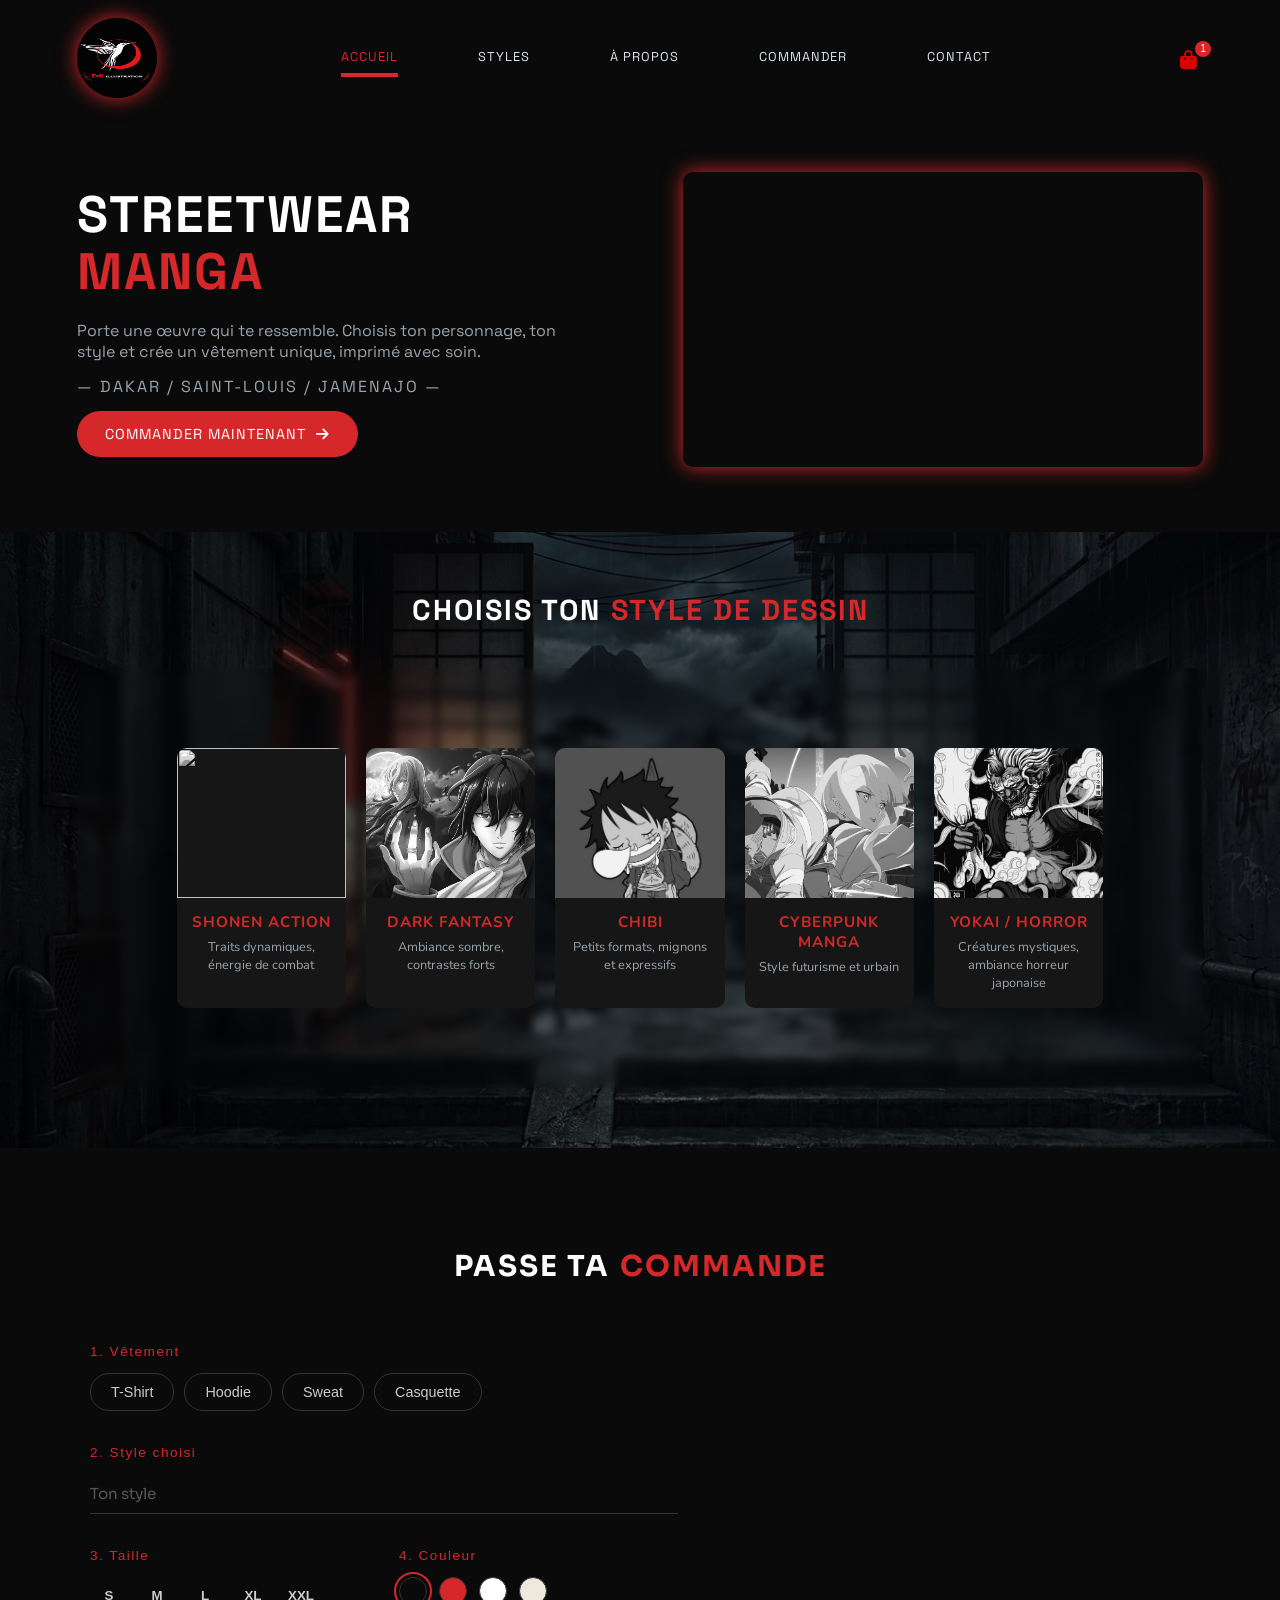
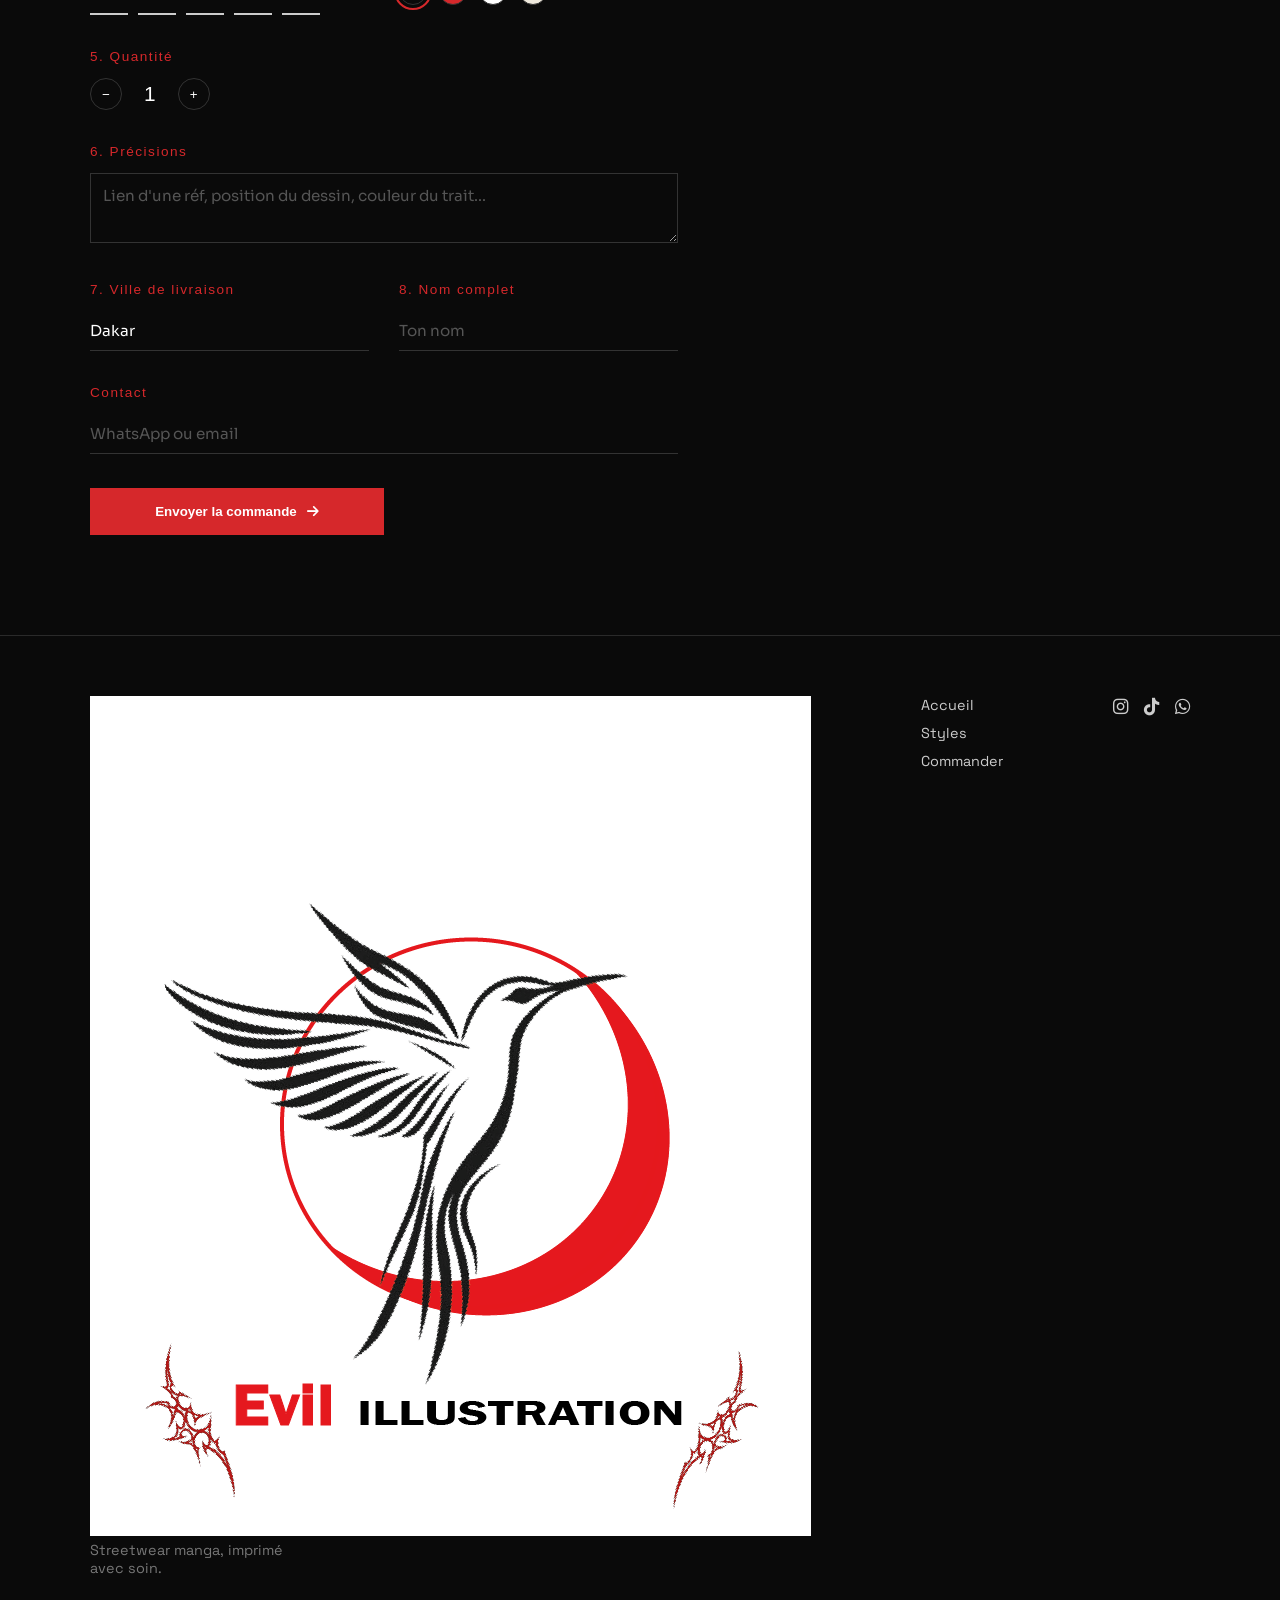
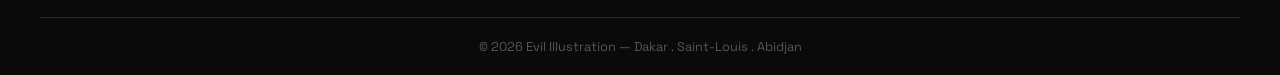
==== index.html @ b4ac96a2 "mise a jour du site" ====
<!DOCTYPE html>
<html lang="en">
    <head>
        <meta charset="UTF-8">
        <meta name="viewport" content="width=device-width, initial-scale=1.0">
        <title>Evil illustration</title>
        <link rel="stylesheet" href="css/mhg.css">
        <link rel="stylesheet" href="https://cdnjs.cloudflare.com/ajax/libs/font-awesome/6.5.2/css/all.min.css" integrity="sha512-kE+4d...==" crossorigin="anonymous" referrerpolicy="no-referrer"/>`
    </head>

    <body>
        <header class="entete">
            <div class="logo-entete">
                <img src="images/LOGO FOND Noir1.png" alt="Evil Illustration">
            </div>
            <nav class="navigation-principale">
                <a href="index.html" class="lien-nav lien-nav--actif">Accueil</a>
                <a href="index.html#styles" class="lien-nav">Styles</a>
                <a href="pages/a-propos.html" class="lien-nav">À propos</a>
                <a href="index.html#commande" class="lien-nav">Commander</a>
                <a href="pages/contact.html" class="lien-nav">Contact</a>
            </nav>
            <div class="actions-entete">
                <button class="icone-action icone-panier">
                    <i class="fa-solid fa-bag-shopping" style="color: rgb(219, 2, 2);"></i>
                    <span class="badge-panier">1</span>
                </button>
            </div>
        </header>

        <div class="presentation">
            <div class="texte-presentation">
                <h1>STREETWEAR <span>MANGA</span></h1>
                <p>Porte une œuvre qui te ressemble. Choisis ton personnage, ton style et crée un vêtement unique, imprimé avec soin.</p>
                <p class="villes-presentation">— Dakar / Saint-Louis / Jamenajo —</p>
                <a href="index.html#commande" class="link-cta">Commander maintenant <i class="fa-solid fa-arrow-right"></i></a>
            </div>
            <div class="image-presentation">
                <video  autoplay muted loop>
                <source src="images/Vegeta.mp4" type="video/mp4"></video>
            </div>
        </div>

        <section id="styles">
            <h2 class="titre-section">Choisis ton <span>style de dessin</span></h2>

            <div class="grille-styles">

                <div class="carte-style">
                    <img src="images/vegeta.png" alt="" class="image-style">
                    <h3>Shonen Action</h3>
                    <p>Traits dynamiques, énergie de combat</p>
                </div>

                <div class="carte-style">
                    <img src="images/noblesse-kaisel.jpg" alt="" class="image-style">
                    <h3>Dark Fantasy</h3>
                    <p>Ambiance sombre, contrastes forts</p>
                </div>

                <div class="carte-style">
                    <img src="images/Luffy.jpg" height="30px" class="image-style">
                    <h3>Chibi</h3>
                    <p>Petits formats, mignons et expressifs</p>
                </div>

                <div class="carte-style">
                    <img src="images/cyberpunk.jpg" alt="" class="image-style">
                    <h3>Cyberpunk Manga</h3>
                    <p>Style futurisme et urbain</p>
                </div>

                <div class="carte-style">
                    <img src="images/Japanese-god.png" alt="" class="image-style">
                    <h3>Yokai / Horror</h3>
                    <p>Créatures mystiques, ambiance horreur japonaise</p>
                </div>

            </div>
        </section>


        <section id="commande" class="section-commande">
            <h2 class="titre-section">Passe ta <span>commande</span></h2>

            <div class="atelier-commande">

                <!-- COLONNE FORMULAIRE -->

                <div class="colonne-formulaire">

                    <div class="bloc-champ">
                        <span class="repere-champ">1. Vêtement</span>
                        <div class="rangee-choix">
                            <button type="button" class="choix-pilule">T-Shirt</button>
                            <button type="button" class="choix-pilule">Hoodie</button>
                            <button type="button" class="choix-pilule">Sweat</button>
                            <button type="button" class="choix-pilule">Casquette</button>
                        </div>
                    </div>

                    <div class="bloc-champ">
                        <span class="repere-champ">2. Style choisi</span>
                        <input type="text" class="saisie-texte" required placeholder="Ton style">
                    </div>

                    <div class="bloc-champ bloc-champ--duo">
                        <div>
                            <span class="repere-champ">3. Taille</span>
                            <div class="rangee-choix">
                                <button type="button" class="choix-taille">S</button>
                                <button type="button" class="choix-taille choix-taille--actif">M</button>
                                <button type="button" class="choix-taille">L</button>
                                <button type="button" class="choix-taille">XL</button>
                                <button type="button" class="choix-taille">XXL</button>
                            </div>
                        </div>

                        <div>
                            <span class="repere-champ">4. Couleur</span>
                            <div class="rangee-teintes">
                                <button type="button" class="teinte teinte--noir teinte--actif" aria-label="Noir"></button>
                                <button type="button" class="teinte teinte--rouge" aria-label="Rouge"></button>
                                <button type="button" class="teinte teinte--blanc" aria-label="Blanc"></button>
                                <button type="button" class="teinte teinte--ivoire" aria-label="Ivoire"></button>
                            </div>
                        </div>
                    </div>

                    <div class="bloc-champ">
                        <span class="repere-champ">5. Quantité</span>
                        <div class="reglette-quantite">
                            <button type="button" class="bouton-pas" id="quantiteMoins" aria-label="Diminuer">−</button>
                            <span class="affichage-quantite" id="quantiteValeur">1</span>
                            <button type="button" class="bouton-pas" id="quantitePlus" aria-label="Augmenter">+</button>
                        </div>
                    </div>

                    <div class="bloc-champ">
                        <span class="repere-champ">6. Précisions</span>
                        <textarea class="saisie-texte saisie-texte--zone" id="precisions" placeholder="Lien d'une réf, position du dessin, couleur du trait..."></textarea>
                    </div>

                    <div class="bloc-champ bloc-champ--duo">
                        <div>
                            <span class="repere-champ">7. Ville de livraison</span>
                            <select class="saisie-texte saisie-select" id="villeLivraison">
                                <option value="Dakar">Dakar</option>
                                <option value="Saint-Louis">Saint-Louis</option>
                                <option value="Thies">Thies</option>
                            </select>
                        </div>
                        <div>
                            <span class="repere-champ">8. Nom complet</span>
                            <input type="text" class="saisie-texte" id="nomComplet" placeholder="Ton nom">
                        </div>
                    </div>

                    <div class="bloc-champ">
                        <span class="repere-champ">Contact</span>
                        <input type="text" class="saisie-texte" id="contact" placeholder="WhatsApp ou email">
                    </div>

                    <button type="button" class="bouton-envoyer-ticket" id="envoyerCommande">
                        Envoyer la commande <i class="fa-solid fa-arrow-right"></i>
                    </button>

                </div>
            </div>
        </section>



        <footer class="pied-page">
            <div class="pied-page_haut">
                <div class="pied-page_marque">
                    <img src="images/LOGO FOND BLANC- 1.png" alt="Evil Illustration" class="pied-page_logo">
                    <p class="pied-page_slogan">Streetwear manga, imprimé avec soin.</p>
                </div>

                <nav class="pied-page_liens">
                    <a href="index.html">Accueil</a>
                    <a href="index.html#styles">Styles</a>
                    <a href="index.html#commande">Commander</a>
                </nav>

                <div class="pied-page_reseaux">
                    <a href="#" ><i class="fa-brands fa-instagram"></i></a>
                    <a href="#" ><i class="fa-brands fa-tiktok"></i></a>
                    <a href="#" ><i class="fa-brands fa-whatsapp"></i></a>
                </div>
            </div>

            <div class="pied-page_bas">
                <p>&copy; 2026 Evil Illustration — Dakar . Saint-Louis . Abidjan</p>
            </div>
        </footer>

    </body>

</html>
---- css/mhg.css ----
@import url('https://fonts.googleapis.com/css2?family=Nunito:ital,wght@0,200..1000;1,200..1000&family=Story+Script&display=swap');

@import url('https://fonts.googleapis.com/css2?family=Google+Sans:ital,opsz,wght@0,17..18,400..700;1,17..18,400..700&family=Sora:wght@100..800&display=swap');

@import url('https://fonts.googleapis.com/css2?family=Google+Sans:ital,opsz,wght@0,17..18,400..700;1,17..18,400..700&family=Sora:wght@100..800&family=Space+Grotesk:wght@300..700&display=swap');

*{
  margin: 0;
  box-sizing: border-box;
}

body{
  font-family: 'space grotesk';
  background: #0a0a0a;
}

.entete{
  display:flex;
  justify-content:space-between;
  align-items:center;
  padding:18px 6%;
  position: sticky;
  top: 0;
  z-index:100;
  backdrop-filter: Blur(8px);
  background: transparent;
  margin-top: -30px;
  width: 100%;
}

.logo-entete img{
  height:80px;
  width:80px;
  border-radius:50%;
  box-shadow: 0 0 20px rgb(214,40,43);
}

.navigation-principale{
  display:flex;
  gap: 80px;
}
.lien-nav{
  color:rgb(219,228,235);
  text-decoration:none;
  font-size:0.8rem;
  text-transform:uppercase;
  letter-spacing:1px;
  padding-bottom:8px;
  transition:box-shadow 0.2s ease;
}
.lien-nav:hover{
  box-shadow:0 4px 0 0 rgb(214,40,43);
  color: rgb(214,40,43);
}

.lien-nav--actif{
  color:rgb(214,40,43);
  box-shadow:0 4px 0 0 rgb(214,40,43);
}

.actions-entete{
  display:flex;
  gap:18px;
  align-items:center;
}
.icone-action{
  background:none;
  border:none;
  color:rgb(219,228,235);
  font-size:1.2rem;
  cursor:pointer;
  position:relative;
}

.icone-panier{
  position:relative;
}

.badge-panier{
  position:absolute;
  top:-8px;
  right:-8px;
  background:rgb(214,40,43);
  color:#fff;
  font-size:0.65rem;
  width:16px;
  height:16px;
  border-radius:50%;
  display:flex;
  align-items:center;
  justify-content:center;
}

.presentation{
  display:flex;
  align-items:center;
  justify-content:space-between;
  gap:40px;
  padding:60px 6%;
}

video{
  height: 295px;
  width: 100%;
  position: relative;
  top: -3;
  left: -1;
  box-shadow: 0 0 20px rgb(214,40,43);
  border-radius: 10px;
}

.texte-presentation{
  max-width:480px;
}
.texte-presentation h1{
  font-size:3.2rem;
  text-transform:uppercase;
  letter-spacing:2px;
  line-height:1.1;
  margin-bottom:20px;
  color: #fff;
}
.texte-presentation h1 span{color:rgb(214,40,43);}
.texte-presentation p{
  color:#9aa3ab;
  font-size:1rem;
  margin-bottom:14px;
}
.villes-presentation{
  text-transform:uppercase;
  letter-spacing:2px;
  font-size:0.8rem;
  color:rgb(219,228,235);
  margin-bottom:28px;
}

.link-cta{
  background:rgb(214,40,43);
  color:#fff;
  border:none;
  padding:14px 28px;
  border-radius:30px;
  font-size:0.9rem;
  text-transform:uppercase;
  letter-spacing:1px;
  cursor:pointer;
  display:inline-flex;
  align-items:center;
  gap:10px;
  transition:box-shadow 0.2s;
  text-decoration: none;
}

.link-cta:hover{box-shadow:0 0 20px rgba(214,40,43,0.5);}


.image-presentation{
  flex:1;
  max-width:520px;
}
.image-presentation img{
  width:100%;
  border-radius:12px;
  display:block;
}

#styles{
  padding:60px 6%;
  text-align:center;
  background: linear-gradient(135deg, rgba(0, 0, 0, 0.7), rgba(0, 0, 0, 0.3)), 
  url("../images/bg--site.jpg") center/cover no-repeat;
}

.titre-section{
  font-size:1.8rem;
  text-transform:uppercase;
  letter-spacing:2px;
  margin-bottom:40px;
  color: #fff;
}
.titre-section span{color:rgb(214,40,43);}

.grille-styles{
  display:grid;
  grid-template-columns:repeat(auto-fit, minmax(160px, 1fr));
  gap:20px;
  text-align:center;
  color: rgb(214 ,40 ,42);
  font-family: 'Nunito';
  background: transparent;
  padding: 80px 100px;
  backdrop-filter: Blur(5px);
  -webkit-backdrop-filter: blur(5px);
}

.carte-style{
  position:relative;
  background:rgb(22,22,22);
  border-radius:10px;
  overflow:hidden;
  cursor:pointer;
  transition:transform .25s;
}
.carte-style:hover{
  transform:translateY(-4px);
  box-shadow: 0 0 22px rgb(191, 7, 7);
}

.image-style{
  width:100%;
  height:150px;
  object-fit:cover;
  display:block;
  filter:grayscale(100%);
}

.badge-icone{
  position:absolute;
  top:12px;
  left:12px;
  width:32px;
  height:32px;
  background:rgb(214,40,43);
  border-radius:8px;
  display:flex;
  align-items:center;
  justify-content:center;
  color:#fff;
  font-size:1rem;
}

.carte-style h3{
  font-size:0.95rem;
  text-transform:uppercase;
  letter-spacing:1px;
  margin:14px 14px 6px;
}

.carte-style p{
  font-size:0.8rem;
  color:#9aa3ab;
  margin:0 14px 16px;
}






.section-commande {
    padding: 100px 40px;
    background-color: #0a0a0a;
    font-family: 'sora';
}

.atelier-commande {
    max-width: 1100px;
    margin: 60px auto 0;
    display: grid;
    grid-template-columns: 1.3fr 1fr;
    gap: 60px;
    align-items: start;
}

/*  Colonne formulaire  */

.titre-section{
  display: flex;
  justify-content: center;
  gap: 10px;
}

.bloc-champ {
    margin-bottom: 34px;
}

.bloc-champ--duo {
    display: grid;
    grid-template-columns: 1fr 1fr;
    gap: 30px;
}

.repere-champ {
    display: block;
    font-family: 'Bebas Neue', sans-serif;
    letter-spacing: 1.5px;
    color: #D6282B;
    font-size: 0.85rem;
    margin-bottom: 14px;
}

.rangee-choix {
    display: flex;
    gap: 10px;
    flex-wrap: wrap;
}

.choix-pilule {
    background: transparent;
    border: 1px solid #333;
    color: #ccc;
    padding: 10px 20px;
    border-radius: 999px;
    font-size: 0.9rem;
    cursor: pointer;
    transition: border-color 0.2s, color 0.2s;
}

.choix-pilule:hover { border-color: #D6282B; color: #fff; }

.choix-pilule--actif {
    border-color: #D6282B;
    color: #fff;
    background: #D6282B;
}

.rappel-style {
    border-bottom: 1px solid #333;
    padding-bottom: 14px;
    color: #777;
    font-style: italic;
    font-size: 0.95rem;
}

.rappel-style--rempli {
    color: #fff;
    font-style: normal;
}

.choix-taille {
    background: transparent;
    border: none;
    color: #ccc;
    border-bottom: 2px solid #ccc;
    width: 38px;
    height: 38px;
    cursor: pointer;
    font-weight: 700;
}

.choix-taille:hover { 
    color: #D6282B;
    border-color: #D6282B;
 }

.rangee-teintes {
    display: flex;
    gap: 12px;
}

.teinte {
    width: 28px;
    height: 28px;
    border-radius: 50%;
    border: 1px solid #333;
    cursor: pointer;
}

.teinte--noir   { background: #0a0a0a; }
.teinte--rouge  { background: #D6282B; }
.teinte--blanc  { background: #ffffff; }
.teinte--ivoire { background: #EFE9DD; }

.teinte--actif {
    outline: 2px solid #D6282B;
    outline-offset: 3px;
}

.reglette-quantite {
    display: flex;
    align-items: center;
    gap: 22px;
}

.bouton-pas {
    background: transparent;
    border: 1px solid #333;
    color: #fff;
    width: 32px;
    height: 32px;
    border-radius: 50%;
    cursor: pointer;
}

.bouton-pas:hover { border-color: #D6282B; }

.affichage-quantite {
    font-family: 'Bebas Neue', sans-serif;
    font-size: 1.3rem;
    color: #fff;
}

.saisie-texte {
    width: 100%;
    background: transparent;
    border: none;
    border-bottom: 1px solid #333;
    color: #fff;
    padding: 10px 0;
    font-family: inherit;
    font-size: 0.95rem;
}

.saisie-texte::placeholder { color: #555; }
.saisie-texte:focus { outline: none; border-color: #D6282B; }

.saisie-texte--zone {
    resize: vertical;
    min-height: 70px;
    border: 1px solid #333;
    padding: 12px;
    border-bottom: 1px solid #333;
}

.saisie-select {
  cursor: pointer; 
  appearance: none; 
}

.bouton-envoyer-ticket {
    width: 50%;
    background: #D6282B;
    color: #fff;
    border: none;
    padding: 16px;
    font-weight: 700;
    cursor: pointer;
    display: flex;
    align-items: center;
    justify-content: center;
    gap: 10px;
    transition: background 0.2s;
}

.bouton-envoyer-ticket:hover { background: #b81f22; }

@media (max-width: 860px) {
    .atelier-commande { grid-template-columns: 1fr; }
    .colonne-ticket { position: static; }
    .bloc-champ--duo { grid-template-columns: 1fr; }
}


/* FOOTER */


.pied-page {
    background-color: #0a0a0a;
    border-top: 1px solid #2a2a2a;
    padding: 60px 40px 0;
}

.pied-page_haut {
    max-width: 1100px;
    margin: 0 auto;
    display: flex;
    justify-content: space-between;
    align-items: start;
    flex-wrap: wrap;
    gap: 40px;
    padding-bottom: 40px;
}

.pied-page_marque{
  display: flexbox;
  align-content: flex-start;
  gap: 15px;
}

.pied-page_marque #pied-page_logo{
  height:80px;
  width:80px;
  border-radius:50%;
  box-shadow: 0 0 20px rgb(214,40,43);
}

.pied-page_slogan {
    color: #777;
    font-size: 0.9rem;
    max-width: 220px;
}

.pied-page_liens {
    display: flex;
    flex-direction: column;
    gap: 10px;
}

.pied-page_liens a {
    color: #ccc;
    text-decoration: none;
    font-size: 0.9rem;
    transition: color 0.2s;
}

.pied-page_liens a:hover { color: #D6282B; }

.pied-page_reseaux {
    display: flex;
    gap: 16px;
}

.pied-page_reseaux a {
    color: #ccc;
    font-size: 1.1rem;
    transition: color 0.2s;
}

.pied-page_reseaux a:hover { color: #D6282B; }

.pied-page_bas {
    border-top: 1px solid #2a2a2a;
    text-align: center;
    padding: 20px 0;
}

.pied-page_bas p {
    color: #555;
    font-size: 0.8rem;
}


/* --------RESPONVIVE--------- */


@media (max-width: 900px) {
    .presentation {
        flex-direction: column;
        padding: 40px 20px 20px;
    }

    .texte-presentation,
    .image-presentation {
        max-width: 100%;
        min-width: 0;
    }

    .grille-styles {
        grid-template-columns: repeat(auto-fit, minmax(200px, 1fr));
    }

    .bloc-champ--duo {
        flex-direction: column;
    }

    .logo-entete img {
        height: 60px;
        width: 60px;
    }

    .navigation-principale {
        display: flex;
        gap: 20px;
    }

    
}

@media (max-width: 430px) {
    .grille-styles {
        width: 100%;
        padding: 40px 20px;
        align-items: center;
    }

    .navigation-principale {
        display: flex;
        gap : 10px;
    }

    video {
        display: none;
    }

    .pied-page_liens{
        transform: translatey(20px);
    }

    .lien-nav {
        font-size: 0.6rem;
    }

    .actions-entete {
       display: none;
    }

    .titre-section {
        font-size: 20px;
    }

    .texte-presentation{
        display: flex;
        flex-direction: column;
        align-items: center;
        font-size: 0.8rem;
    }

    .texte-presentation h1 {
        font-size: 2rem;
    }

    .texte-presentation p {
        font-size: 0.8rem;
        text-align: center;
    }

    .villes-presentation {
        font-size: 0.6rem;
    }

    .pied-page_logo {
        height: 60px;
        width: 60px;
        box-shadow: 0 0 18px rgb(214,40,43);
        border-radius: 50%;
    }

    .bouton-envoyer-ticket {
        width: 100%;
    }
}
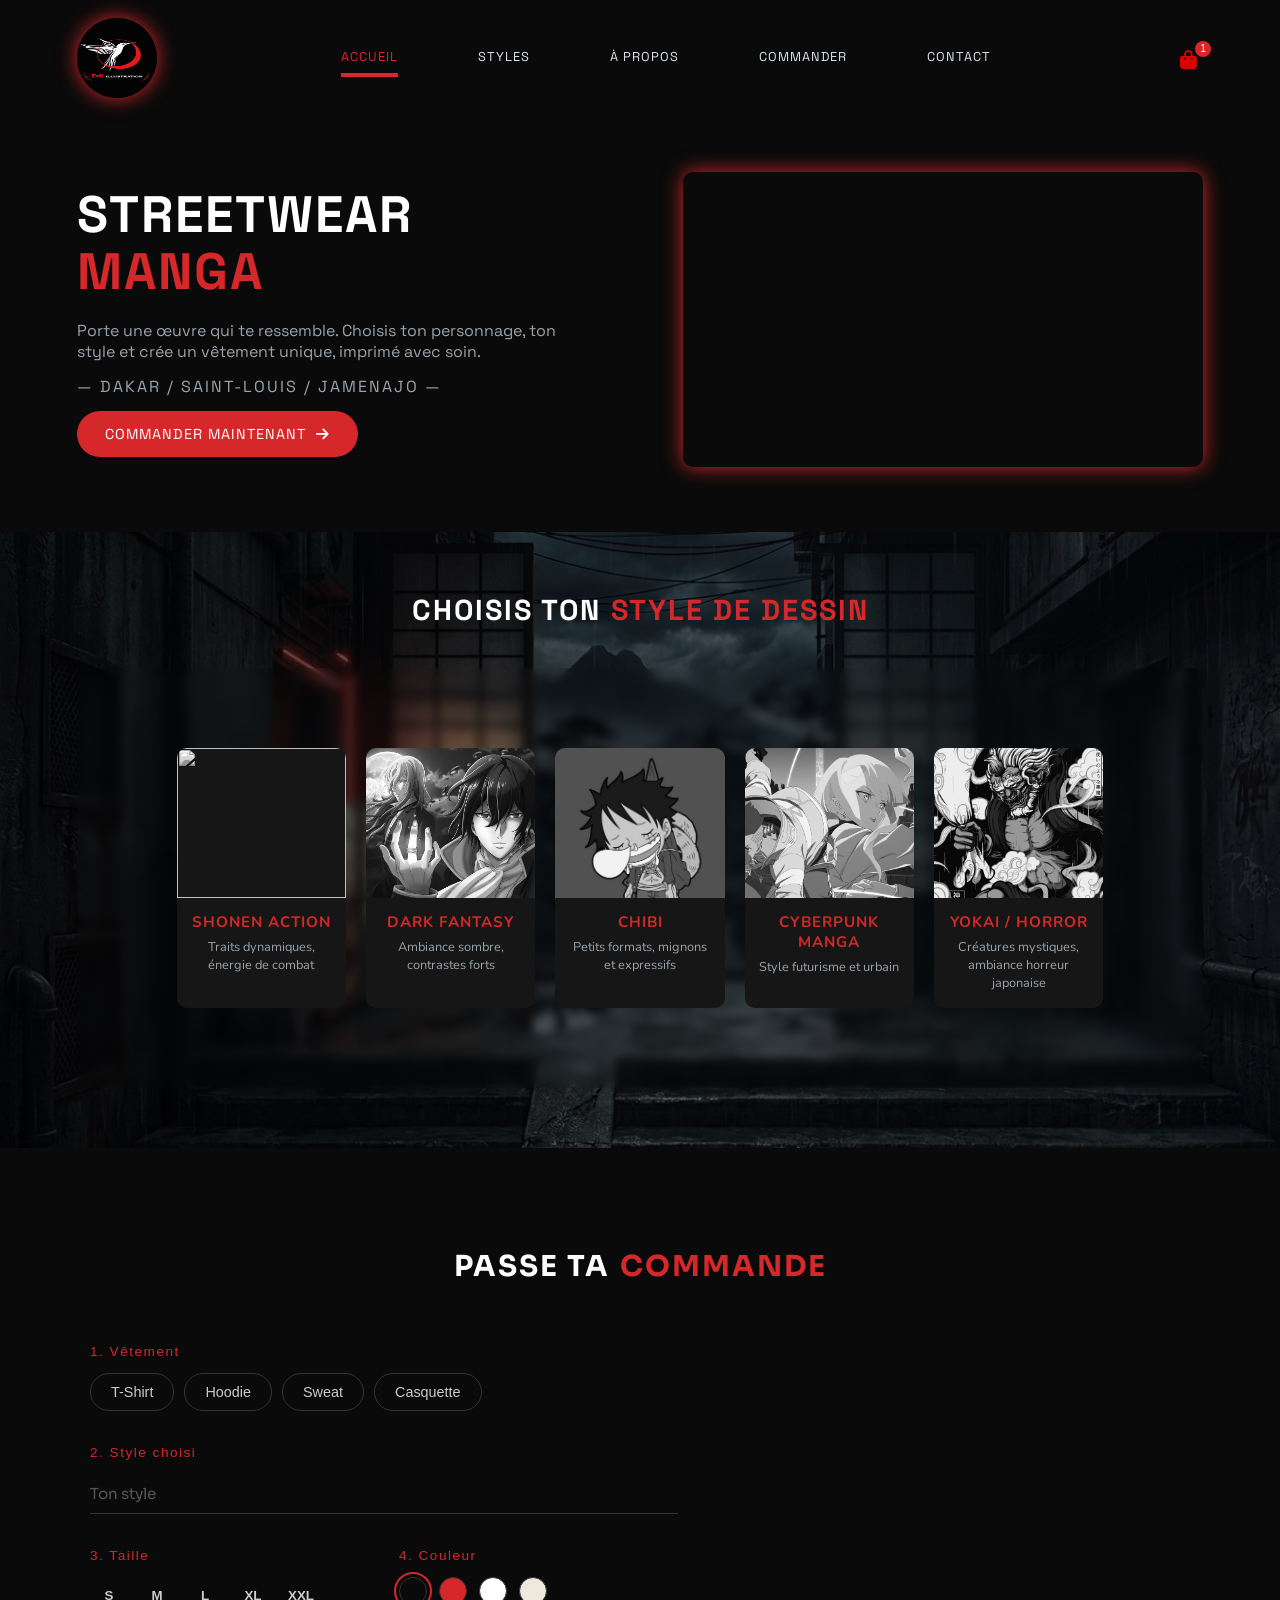
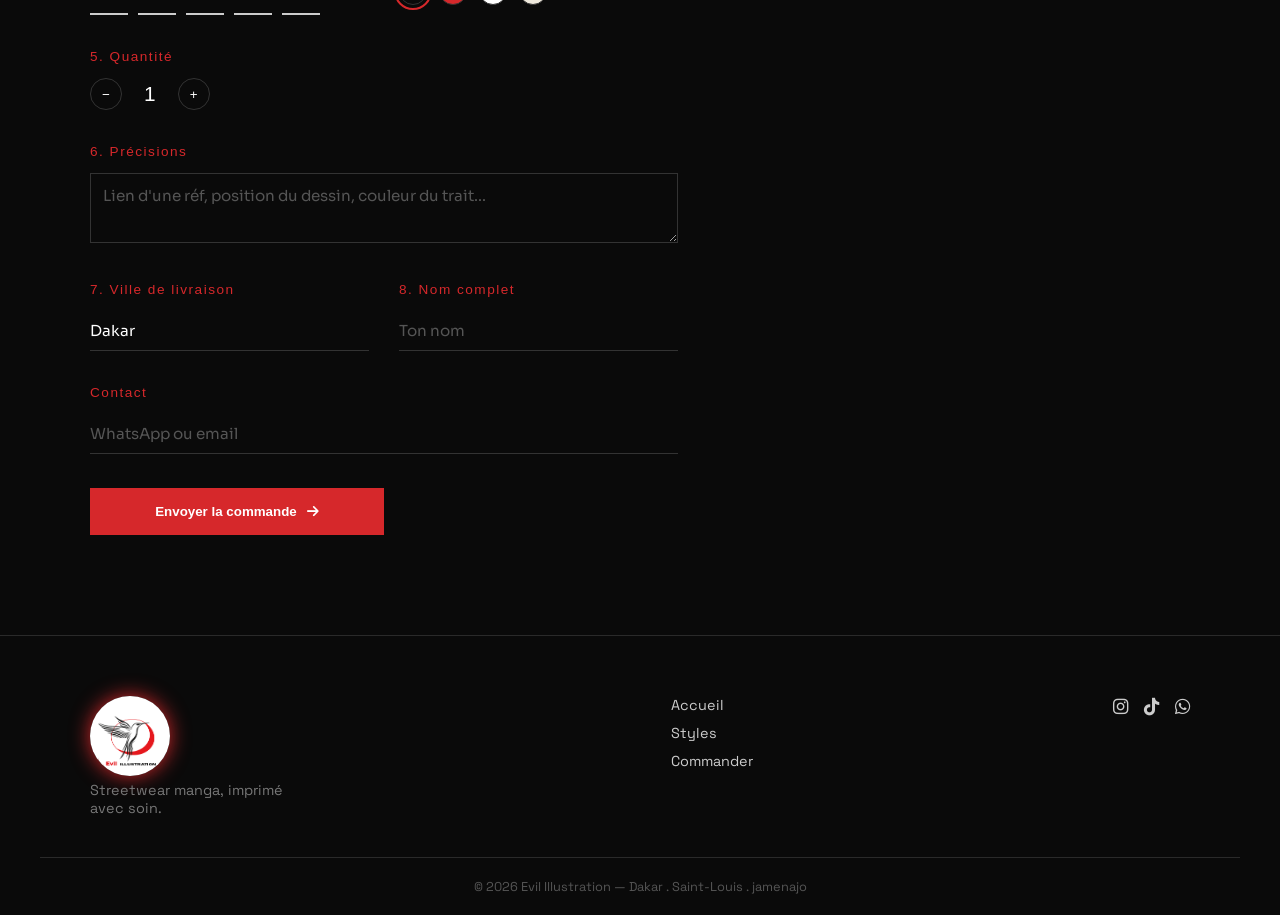
==== commit 2c1b56d6: "mise a jour" ====
--- a/index.html
+++ b/index.html
@@ -16,9 +16,9 @@
             <nav class="navigation-principale">
                 <a href="index.html" class="lien-nav lien-nav--actif">Accueil</a>
                 <a href="index.html#styles" class="lien-nav">Styles</a>
-                <a href="pages/a-propos.html" class="lien-nav">À propos</a>
+                <a href="../pages/a-propos.html" class="lien-nav">À propos</a>
                 <a href="index.html#commande" class="lien-nav">Commander</a>
-                <a href="pages/contact.html" class="lien-nav">Contact</a>
+                <a href="../pages/contact.html" class="lien-nav">Contact</a>
             </nav>
             <div class="actions-entete">
                 <button class="icone-action icone-panier">
@@ -174,7 +174,7 @@
         <footer class="pied-page">
             <div class="pied-page_haut">
                 <div class="pied-page_marque">
-                    <img src="images/LOGO FOND BLANC- 1.png" alt="Evil Illustration" class="pied-page_logo">
+                    <img src="images/LOGO FOND BLANC- 1.png" alt="Evil Illustration" id="pied-page_logo">
                     <p class="pied-page_slogan">Streetwear manga, imprimé avec soin.</p>
                 </div>
 
@@ -192,7 +192,7 @@
             </div>
 
             <div class="pied-page_bas">
-                <p>&copy; 2026 Evil Illustration — Dakar . Saint-Louis . Abidjan</p>
+                <p>&copy; 2026 Evil Illustration — Dakar . Saint-Louis . jamenajo</p>
             </div>
         </footer>
 
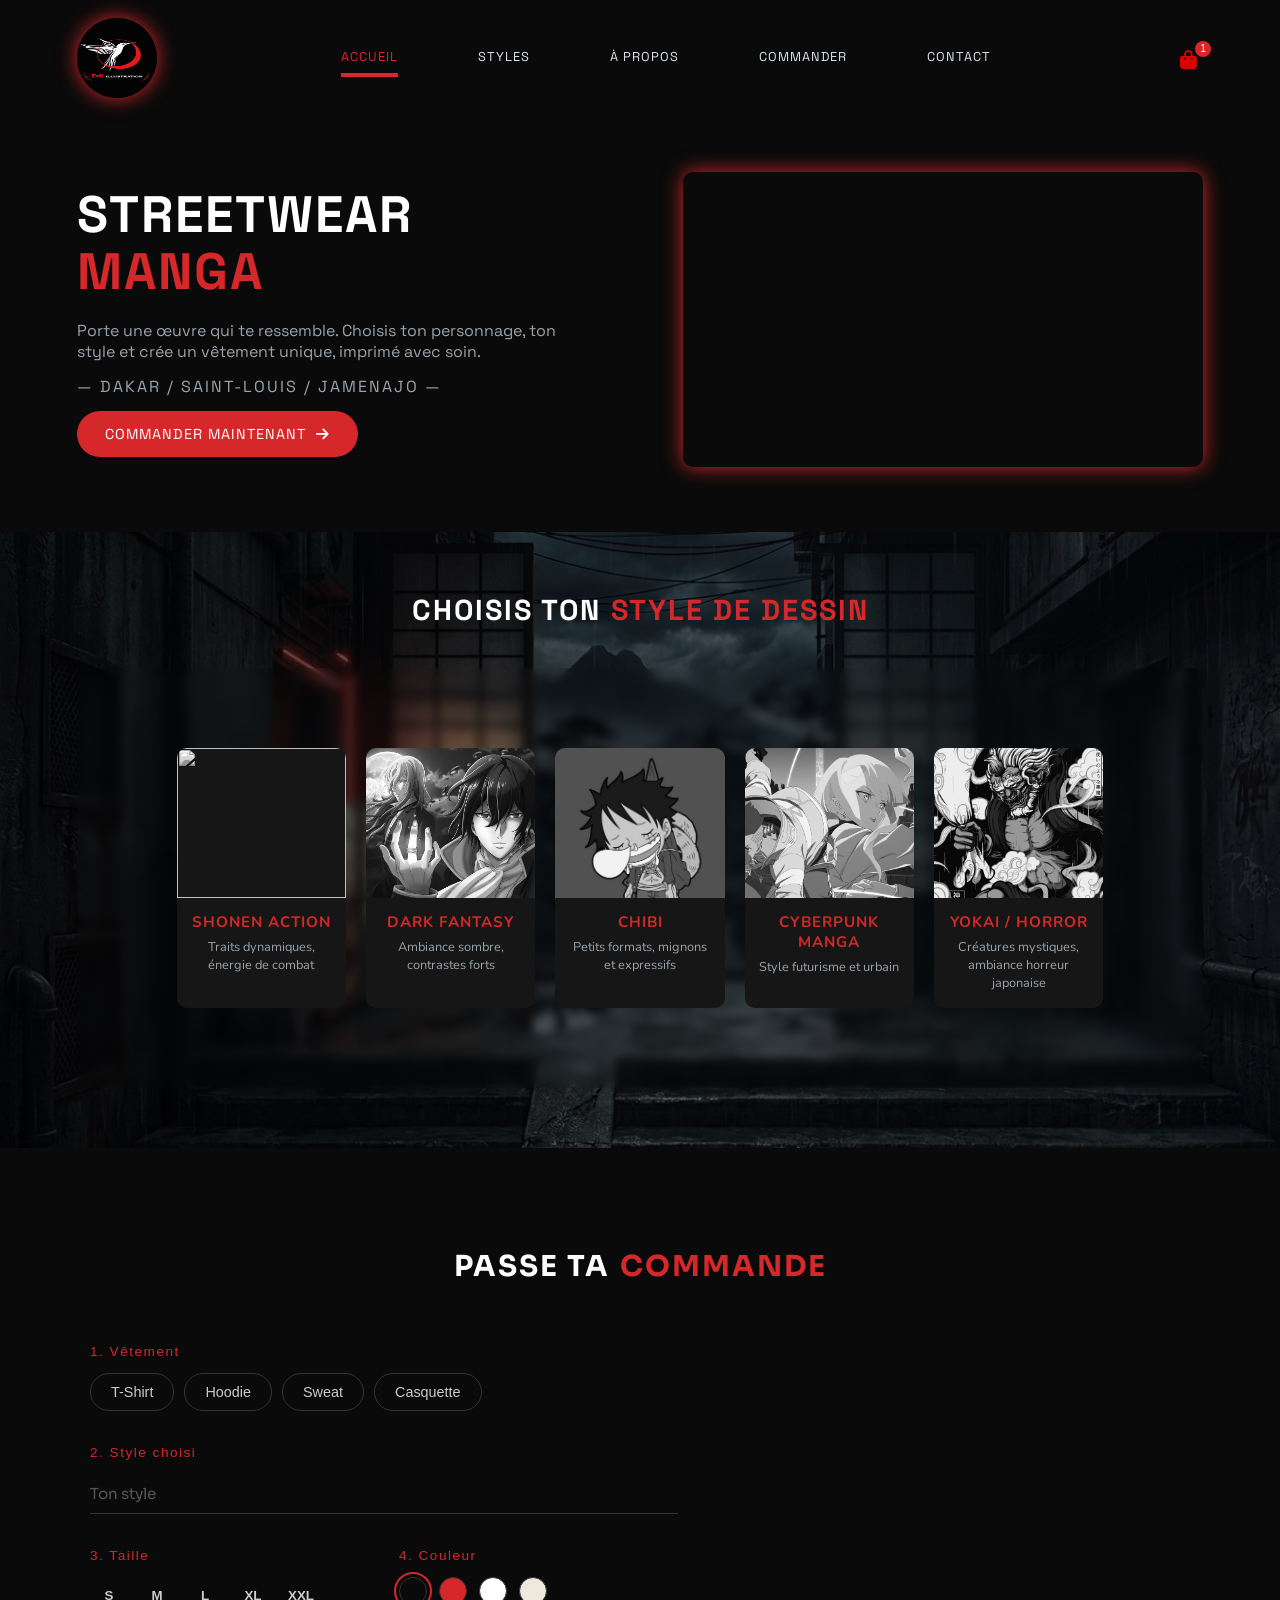
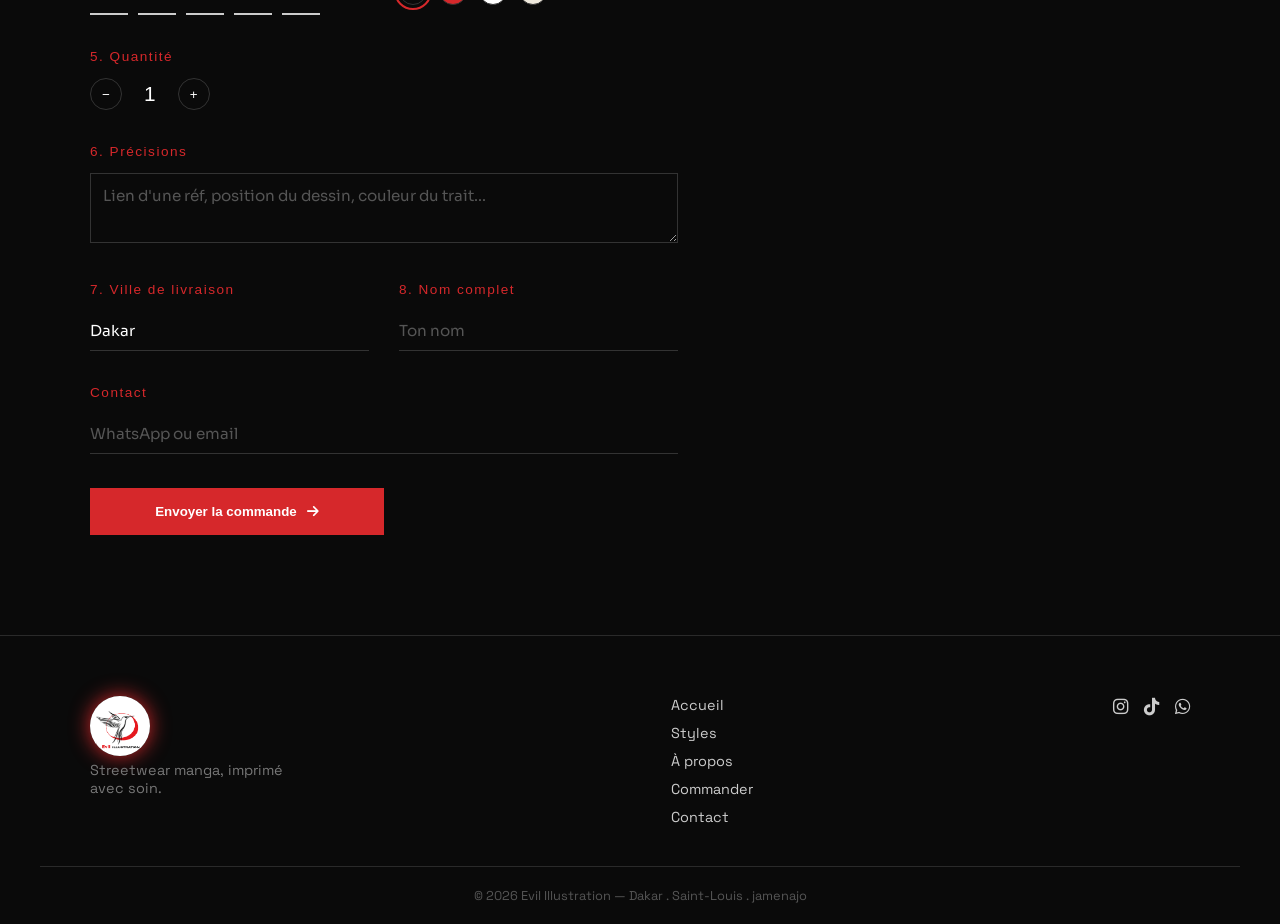
==== commit 615488bf: "mise a jour" ====
--- a/index.html
+++ b/index.html
@@ -174,14 +174,16 @@
         <footer class="pied-page">
             <div class="pied-page_haut">
                 <div class="pied-page_marque">
-                    <img src="images/LOGO FOND BLANC- 1.png" alt="Evil Illustration" id="pied-page_logo">
+                    <img src="images/LOGO FOND BLANC- 1.png" alt="Evil Illustration">
                     <p class="pied-page_slogan">Streetwear manga, imprimé avec soin.</p>
                 </div>
 
                 <nav class="pied-page_liens">
                     <a href="index.html">Accueil</a>
                     <a href="index.html#styles">Styles</a>
+                    <a href="pages/a-propos.html">À propos</a>
                     <a href="index.html#commande">Commander</a>
+                    <a href="pages/contact.html">Contact</a>
                 </nav>
 
                 <div class="pied-page_reseaux">
--- a/css/mhg.css
+++ b/css/mhg.css
@@ -467,6 +467,13 @@
   gap: 15px;
 }
 
+.pied-page_marque img {
+  height: 60px;
+  width: 60px;
+  border-radius: 50%;
+  box-shadow: 0 0 20px rgb(214,40,43);
+}
+
 .pied-page_marque #pied-page_logo{
   height:80px;
   width:80px;
@@ -568,6 +575,14 @@
         gap : 10px;
     }
 
+    .logo-entete img {
+        height: 50px;
+        width: 50px;
+    }
+    .lien-nav {
+        font-size: 9px;
+    }
+
     video {
         display: none;
     }
@@ -608,17 +623,30 @@
         font-size: 0.6rem;
     }
 
-    .pied-page_logo {
-        height: 60px;
-        width: 60px;
-        box-shadow: 0 0 18px rgb(214,40,43);
-        border-radius: 50%;
+    .pied-page_haut {
+        flex-direction: column;
+        align-items: center;
+        text-align: center;
+    }
+
+    .pied-page_liens {
+        transform: translateY(-8px);
     }
 
     .bouton-envoyer-ticket {
         width: 100%;
     }
-}
-
-
-
+    .pied-page_marque img {
+        height: 50px;
+        width: 50px;
+        transform: translateY(-8px);
+    }
+
+    .colonne-formulaire, .bloc-champ--duo, .bloc-champ, .saisie-texte, .saisie-select, .saisie-texte--zone, .repere-champ {
+        width: 100%;
+      font-size: 0.8rem;
+    }
+}
+
+
+
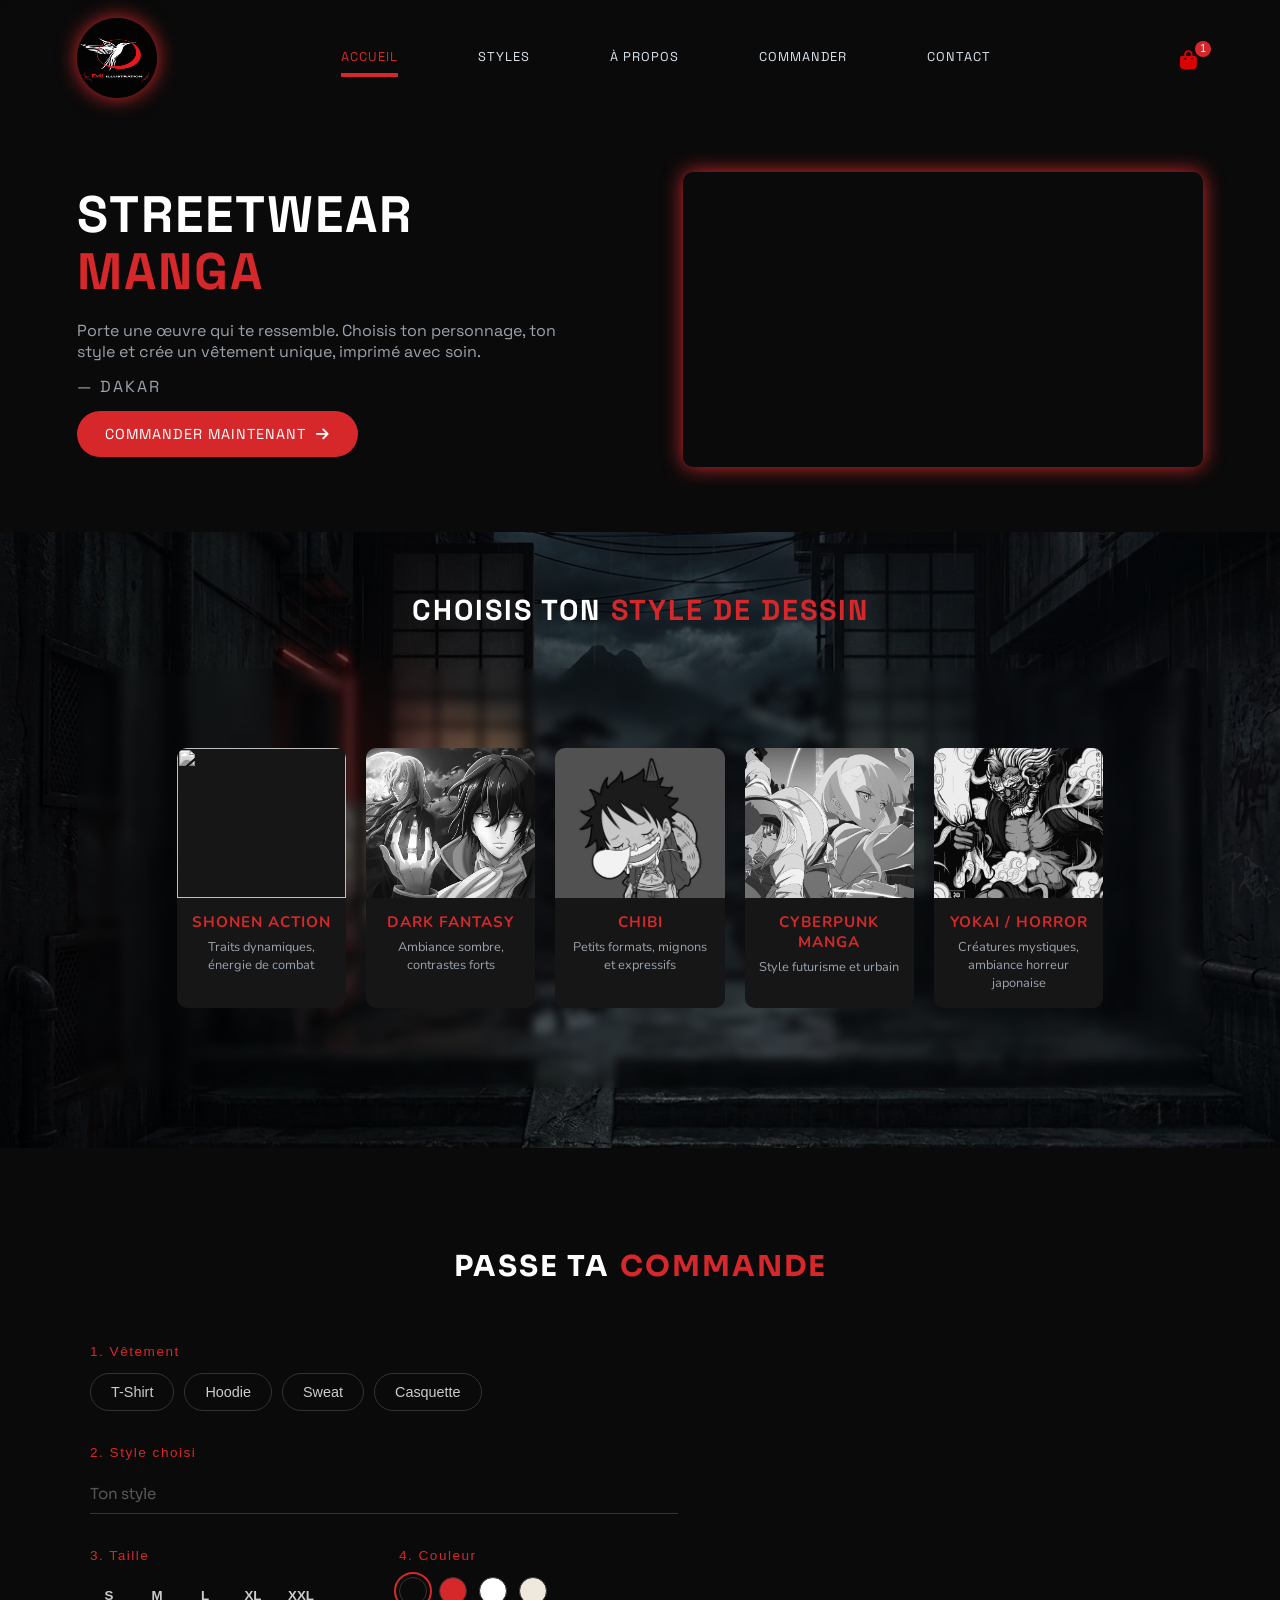
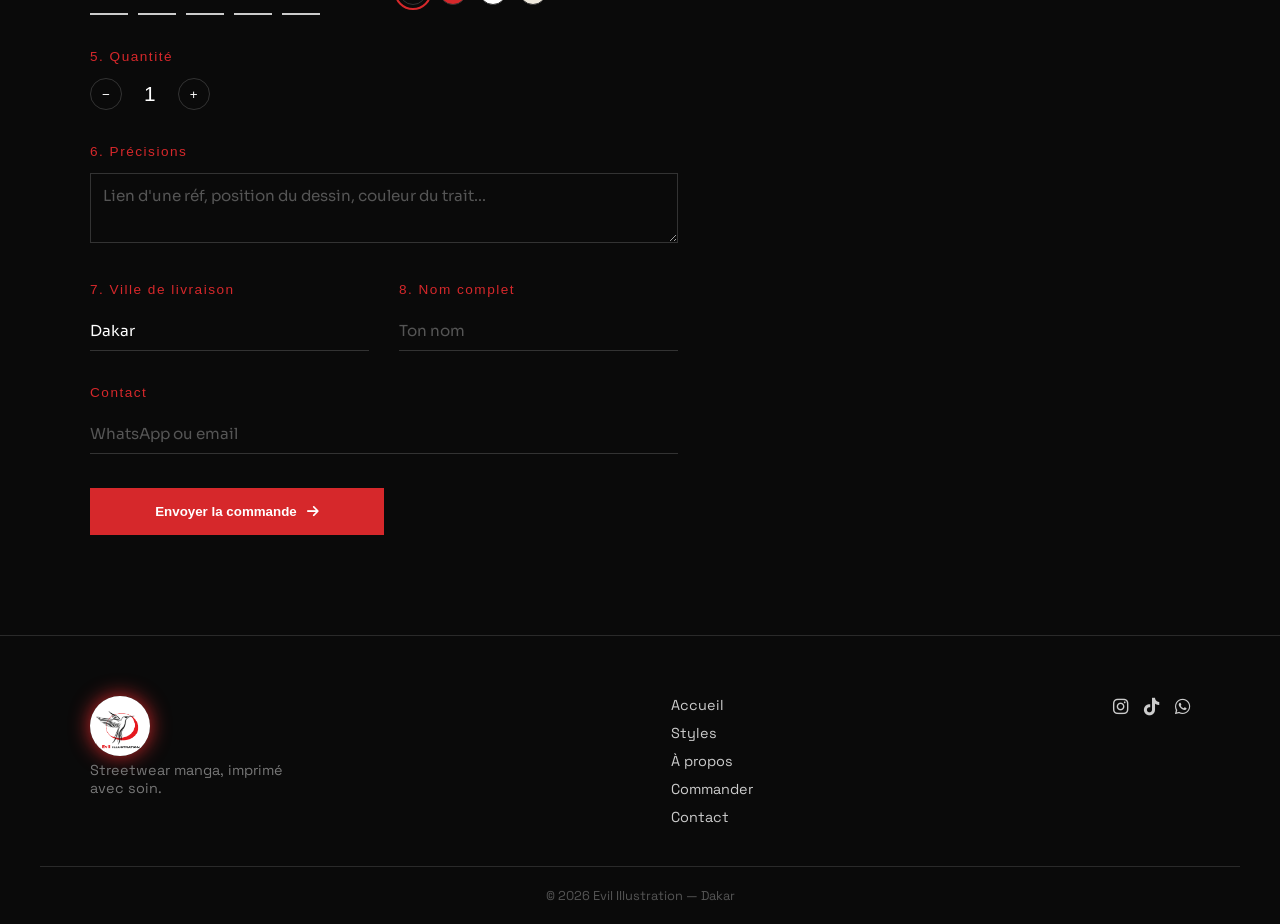
==== commit 184cc04e: "mise a jour" ====
--- a/index.html
+++ b/index.html
@@ -32,7 +32,7 @@
             <div class="texte-presentation">
                 <h1>STREETWEAR <span>MANGA</span></h1>
                 <p>Porte une œuvre qui te ressemble. Choisis ton personnage, ton style et crée un vêtement unique, imprimé avec soin.</p>
-                <p class="villes-presentation">— Dakar / Saint-Louis / Jamenajo —</p>
+                <p class="villes-presentation">— Dakar </p>
                 <a href="index.html#commande" class="link-cta">Commander maintenant <i class="fa-solid fa-arrow-right"></i></a>
             </div>
             <div class="image-presentation">
@@ -194,7 +194,7 @@
             </div>
 
             <div class="pied-page_bas">
-                <p>&copy; 2026 Evil Illustration — Dakar . Saint-Louis . jamenajo</p>
+                <p>&copy; 2026 Evil Illustration — Dakar </p
             </div>
         </footer>
 
--- a/css/mhg.css
+++ b/css/mhg.css
@@ -546,53 +546,24 @@
         grid-template-columns: repeat(auto-fit, minmax(200px, 1fr));
     }
 
-    .bloc-champ--duo {
-        flex-direction: column;
-    }
-
-    .logo-entete img {
-        height: 60px;
-        width: 60px;
-    }
-
-    .navigation-principale {
-        display: flex;
-        gap: 20px;
-    }
-
-    
-}
-
-@media (max-width: 430px) {
+    .entete { padding: 18px 24px; }
+    .logo-entete img { height: 50px; width: 50px; }
+    .pied-page_marque img { height: 50px; width: 50px; transform: translateY(-8px); }
+    .navigation-principale { display: flex; gap: 10px; transform: translateX(15px); }
+    .lien-nav { font-size: 9px; }
+  
     .grille-styles {
         width: 100%;
         padding: 40px 20px;
         align-items: center;
     }
 
-    .navigation-principale {
-        display: flex;
-        gap : 10px;
-    }
-
-    .logo-entete img {
-        height: 50px;
-        width: 50px;
-    }
-    .lien-nav {
-        font-size: 9px;
-    }
-
     video {
         display: none;
     }
 
     .pied-page_liens{
         transform: translatey(20px);
-    }
-
-    .lien-nav {
-        font-size: 0.6rem;
     }
 
     .actions-entete {
@@ -636,17 +607,13 @@
     .bouton-envoyer-ticket {
         width: 100%;
     }
-    .pied-page_marque img {
-        height: 50px;
-        width: 50px;
-        transform: translateY(-8px);
-    }
-
+    
     .colonne-formulaire, .bloc-champ--duo, .bloc-champ, .saisie-texte, .saisie-select, .saisie-texte--zone, .repere-champ {
         width: 100%;
       font-size: 0.8rem;
     }
-}
-
-
-
+    
+}
+
+
+
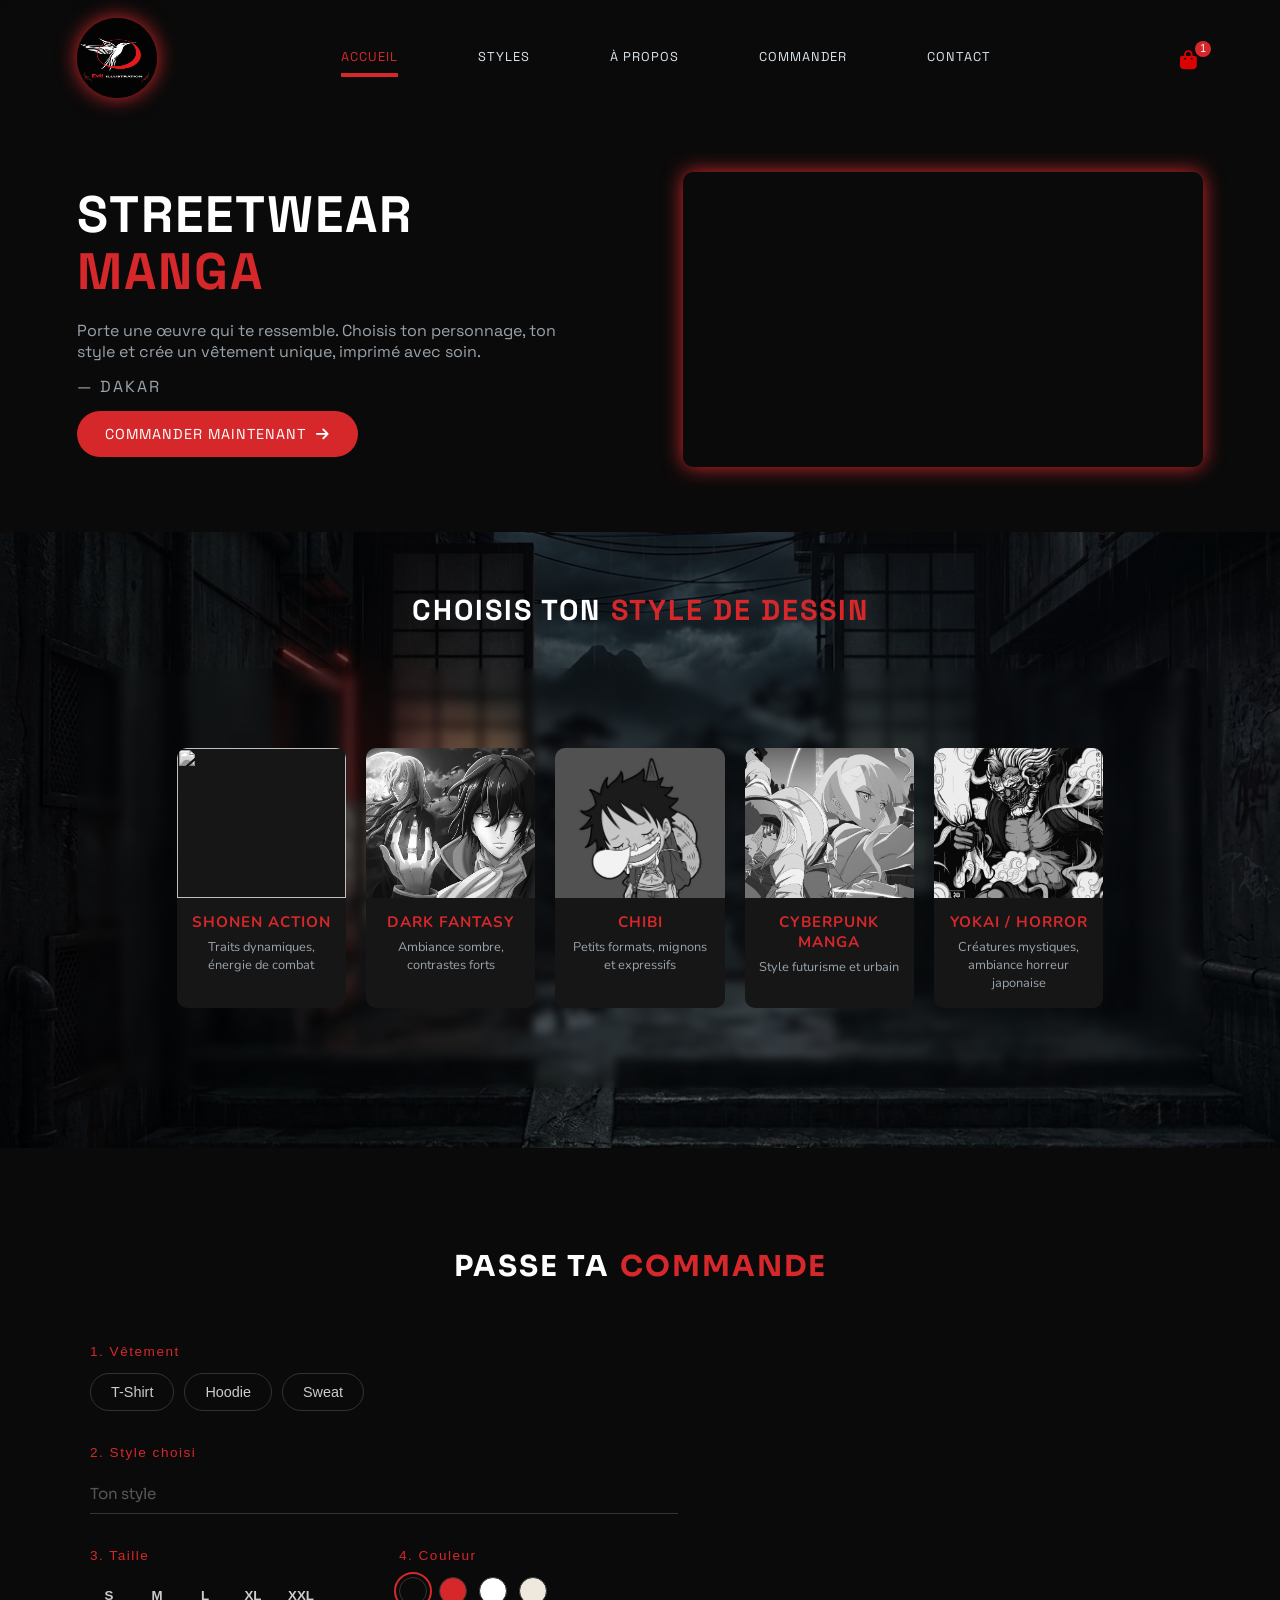
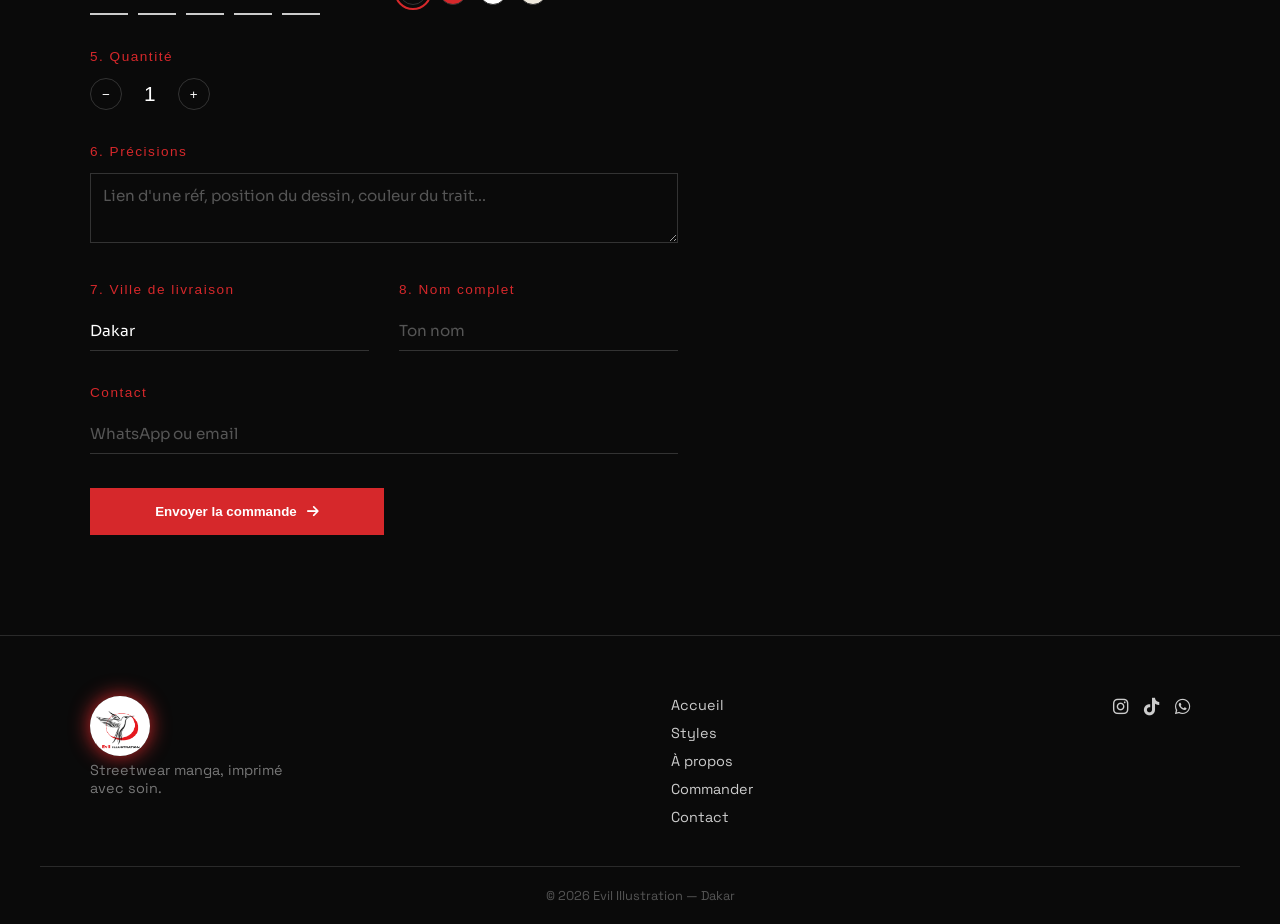
==== commit 909e2493: "mise a jour" ====
--- a/index.html
+++ b/index.html
@@ -95,7 +95,6 @@
                             <button type="button" class="choix-pilule">T-Shirt</button>
                             <button type="button" class="choix-pilule">Hoodie</button>
                             <button type="button" class="choix-pilule">Sweat</button>
-                            <button type="button" class="choix-pilule">Casquette</button>
                         </div>
                     </div>
 
--- a/css/mhg.css
+++ b/css/mhg.css
@@ -562,10 +562,6 @@
         display: none;
     }
 
-    .pied-page_liens{
-        transform: translatey(20px);
-    }
-
     .actions-entete {
        display: none;
     }
@@ -600,9 +596,17 @@
         text-align: center;
     }
 
+    .pied-page_slogan {
+        font-size: 0.6rem;
+        max-width: 100%;
+        text-align: left;
+    }
+
     .pied-page_liens {
         transform: translateY(-8px);
     }
+    
+    .pied-page_liens a{ font-size: 0.7rem;  gap: 12px;}
 
     .bouton-envoyer-ticket {
         width: 100%;
@@ -612,6 +616,10 @@
         width: 100%;
       font-size: 0.8rem;
     }
+
+    .link-cta{ font-size: 12px; padding: 12px;}
+
+    .bouton-envoyer-ticket { font-size: 12px; padding: 12px; }
     
 }
 
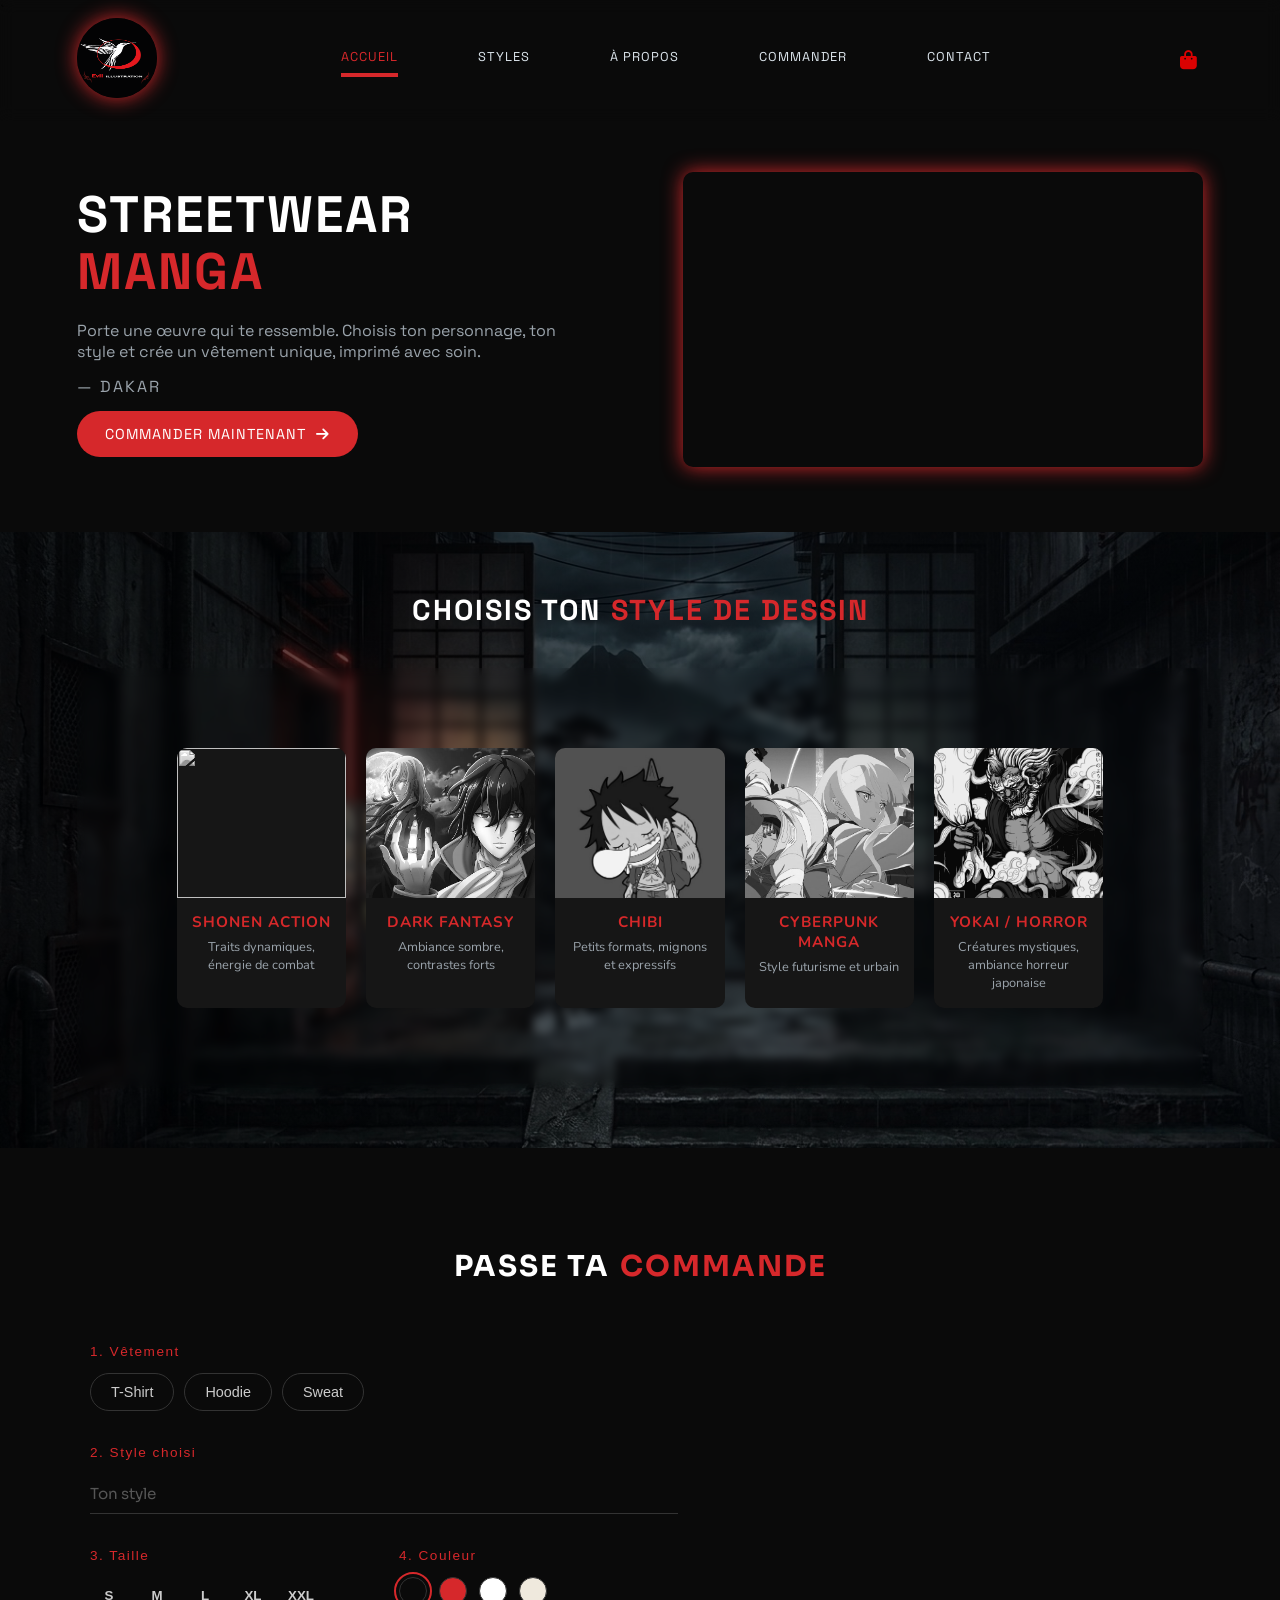
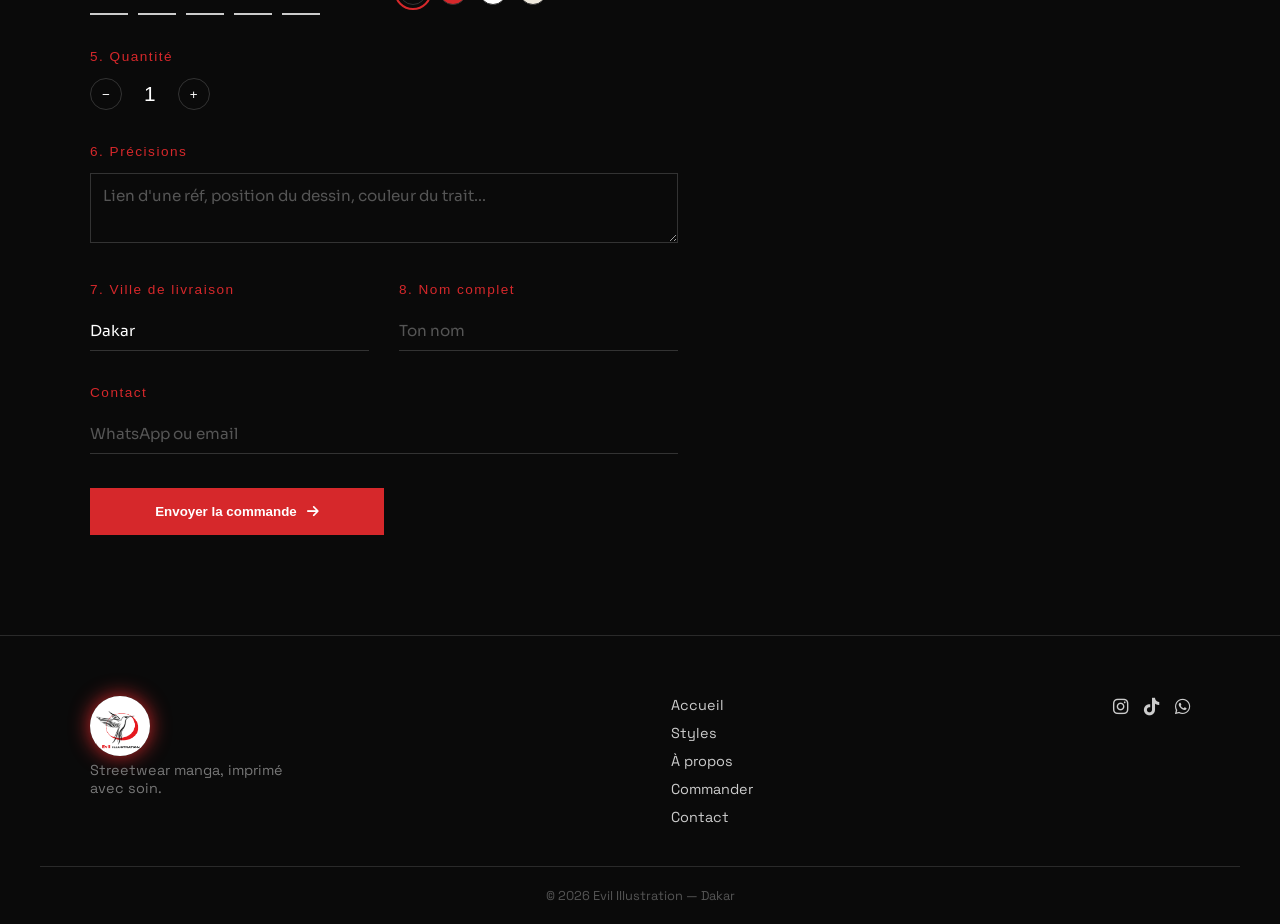
==== commit 47a23762: "mise a jour du site" ====
--- a/index.html
+++ b/index.html
@@ -1,5 +1,5 @@
 <!DOCTYPE html>
-<html lang="en">
+<html lang="fr">
     <head>
         <meta charset="UTF-8">
         <meta name="viewport" content="width=device-width, initial-scale=1.0">
@@ -23,7 +23,7 @@
             <div class="actions-entete">
                 <button class="icone-action icone-panier">
                     <i class="fa-solid fa-bag-shopping" style="color: rgb(219, 2, 2);"></i>
-                    <span class="badge-panier">1</span>
+                    <!-- <span class="badge-panier">1</span> -->
                 </button>
             </div>
         </header>
--- a/css/mhg.css
+++ b/css/mhg.css
@@ -76,7 +76,7 @@
   position:relative;
 }
 
-.badge-panier{
+/* .badge-panier{
   position:absolute;
   top:-8px;
   right:-8px;
@@ -89,7 +89,7 @@
   display:flex;
   align-items:center;
   justify-content:center;
-}
+} */
 
 .presentation{
   display:flex;
